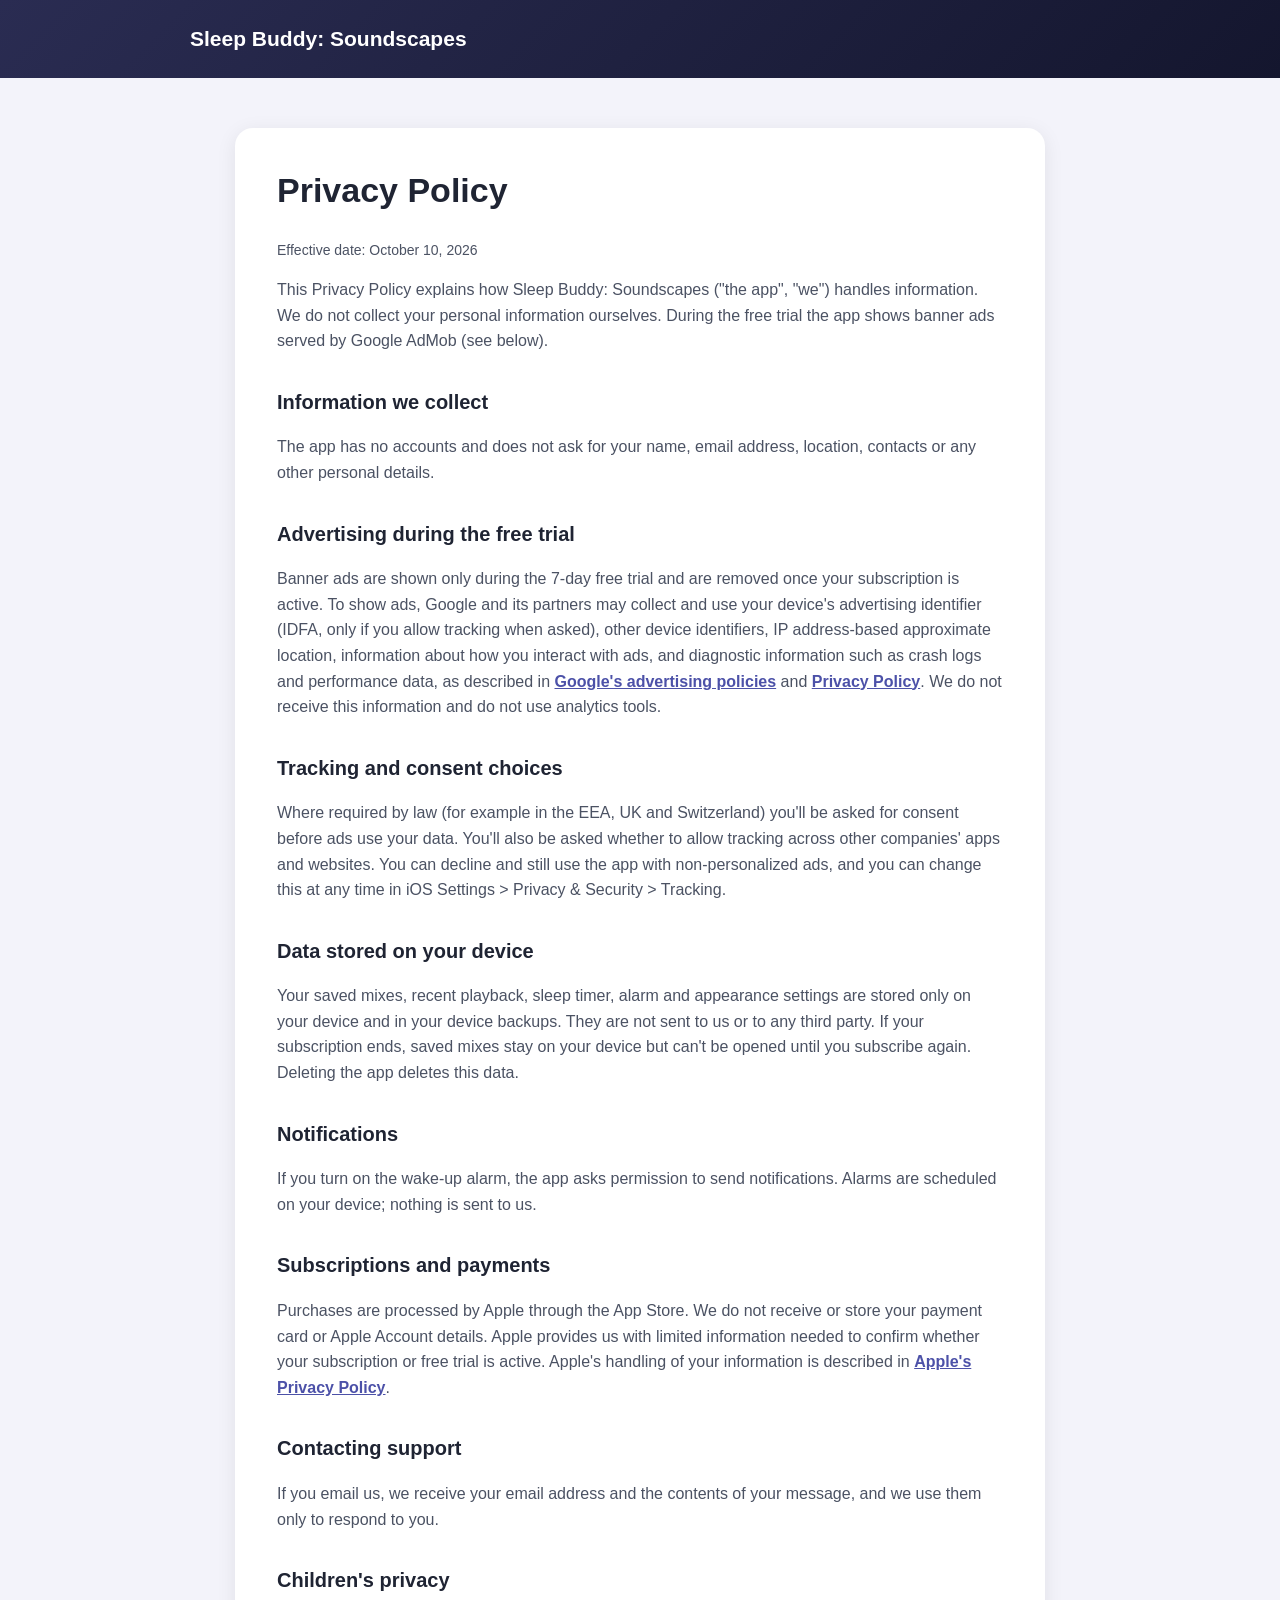
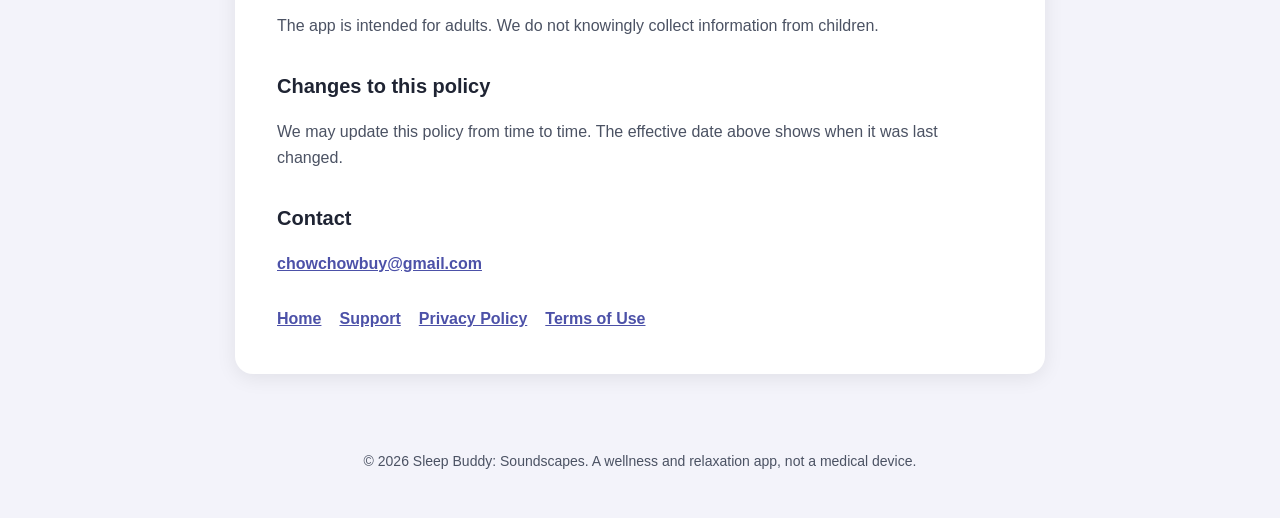
==== privacy.html @ dfe11582 "Create privacy.html" ====
<!DOCTYPE html>
<html lang="en">
<head>
<meta charset="UTF-8">
<meta name="viewport" content="width=device-width, initial-scale=1.0">
<title>Privacy Policy - Sleep Buddy: Soundscapes</title>
<link rel="stylesheet" href="style.css">
</head>
<body>
<header><div class="hc">Sleep Buddy: Soundscapes</div></header>
<main><section class="card">
<h1>Privacy Policy</h1>
<p class="updated">Effective date: October 10, 2026</p>
<p>This Privacy Policy explains how Sleep Buddy: Soundscapes ("the app", "we") handles information. We do not collect your personal information ourselves. During the free trial the app shows banner ads served by Google AdMob (see below).</p>
<h2>Information we collect</h2>
<p>The app has no accounts and does not ask for your name, email address, location, contacts or any other personal details.</p>
<h2>Advertising during the free trial</h2>
<p>Banner ads are shown only during the 7-day free trial and are removed once your subscription is active. To show ads, Google and its partners may collect and use your device's advertising identifier (IDFA, only if you allow tracking when asked), other device identifiers, IP address-based approximate location, information about how you interact with ads, and diagnostic information such as crash logs and performance data, as described in <a href="https://policies.google.com/technology/ads">Google's advertising policies</a> and <a href="https://policies.google.com/privacy">Privacy Policy</a>. We do not receive this information and do not use analytics tools.</p>
<h2>Tracking and consent choices</h2>
<p>Where required by law (for example in the EEA, UK and Switzerland) you'll be asked for consent before ads use your data. You'll also be asked whether to allow tracking across other companies' apps and websites. You can decline and still use the app with non-personalized ads, and you can change this at any time in iOS Settings &gt; Privacy &amp; Security &gt; Tracking.</p>
<h2>Data stored on your device</h2>
<p>Your saved mixes, recent playback, sleep timer, alarm and appearance settings are stored only on your device and in your device backups. They are not sent to us or to any third party. If your subscription ends, saved mixes stay on your device but can't be opened until you subscribe again. Deleting the app deletes this data.</p>
<h2>Notifications</h2>
<p>If you turn on the wake-up alarm, the app asks permission to send notifications. Alarms are scheduled on your device; nothing is sent to us.</p>
<h2>Subscriptions and payments</h2>
<p>Purchases are processed by Apple through the App Store. We do not receive or store your payment card or Apple Account details. Apple provides us with limited information needed to confirm whether your subscription or free trial is active. Apple's handling of your information is described in <a href="https://www.apple.com/legal/privacy/">Apple's Privacy Policy</a>.</p>
<h2>Contacting support</h2>
<p>If you email us, we receive your email address and the contents of your message, and we use them only to respond to you.</p>
<h2>Children's privacy</h2>
<p>The app is intended for adults. We do not knowingly collect information from children.</p>
<h2>Changes to this policy</h2>
<p>We may update this policy from time to time. The effective date above shows when it was last changed.</p>
<h2>Contact</h2>
<p><a href="mailto:chowchowbuy@gmail.com">chowchowbuy@gmail.com</a></p>
<div class="nav"><a href="index.html">Home</a><a href="support.html">Support</a><a href="privacy.html">Privacy Policy</a><a href="terms.html">Terms of Use</a></div>
</section></main>
<footer>&copy; 2026 Sleep Buddy: Soundscapes. A wellness and relaxation app, not a medical device.</footer>
</body>
</html>
---- style.css ----
*{box-sizing:border-box}
:root{--bg:#f3f3fa;--fg:#1f2433;--muted:#4b5263;--card:#fff;--accent:#6f74c9;--link:#4c51a8}
@media(prefers-color-scheme:dark){:root{--bg:#10111c;--fg:#eef0f7;--muted:#b9bdcc;--card:#1b1d2e;--accent:#9aa0ea;--link:#aeb4ff}}
body{margin:0;font-family:-apple-system,BlinkMacSystemFont,"Segoe UI",Roboto,Arial,sans-serif;background:var(--bg);color:var(--fg);line-height:1.6}
header{background:linear-gradient(135deg,#2a2c52,#14162e);color:#fff;padding:22px 20px}
.hc{max-width:900px;margin:0 auto;font-weight:800;font-size:21px}
main{max-width:850px;margin:0 auto;padding:50px 20px}
.card{background:var(--card);border-radius:18px;padding:42px;box-shadow:0 4px 20px rgba(0,0,0,.08)}
h1{margin-top:0;font-size:34px;line-height:1.2}
h2{margin-top:32px;font-size:20px}
p,li{color:var(--muted)}
ul{padding-left:25px}
a{color:var(--link);font-weight:600}
.updated{font-size:14px}
.notice{border-left:4px solid var(--accent);padding:2px 16px;margin:24px 0}
.nav{margin-top:30px;display:flex;gap:18px;flex-wrap:wrap}
footer{text-align:center;padding:26px 20px 46px;color:var(--muted);font-size:14px}
@media(max-width:600px){.card{padding:28px 20px}h1{font-size:28px}}
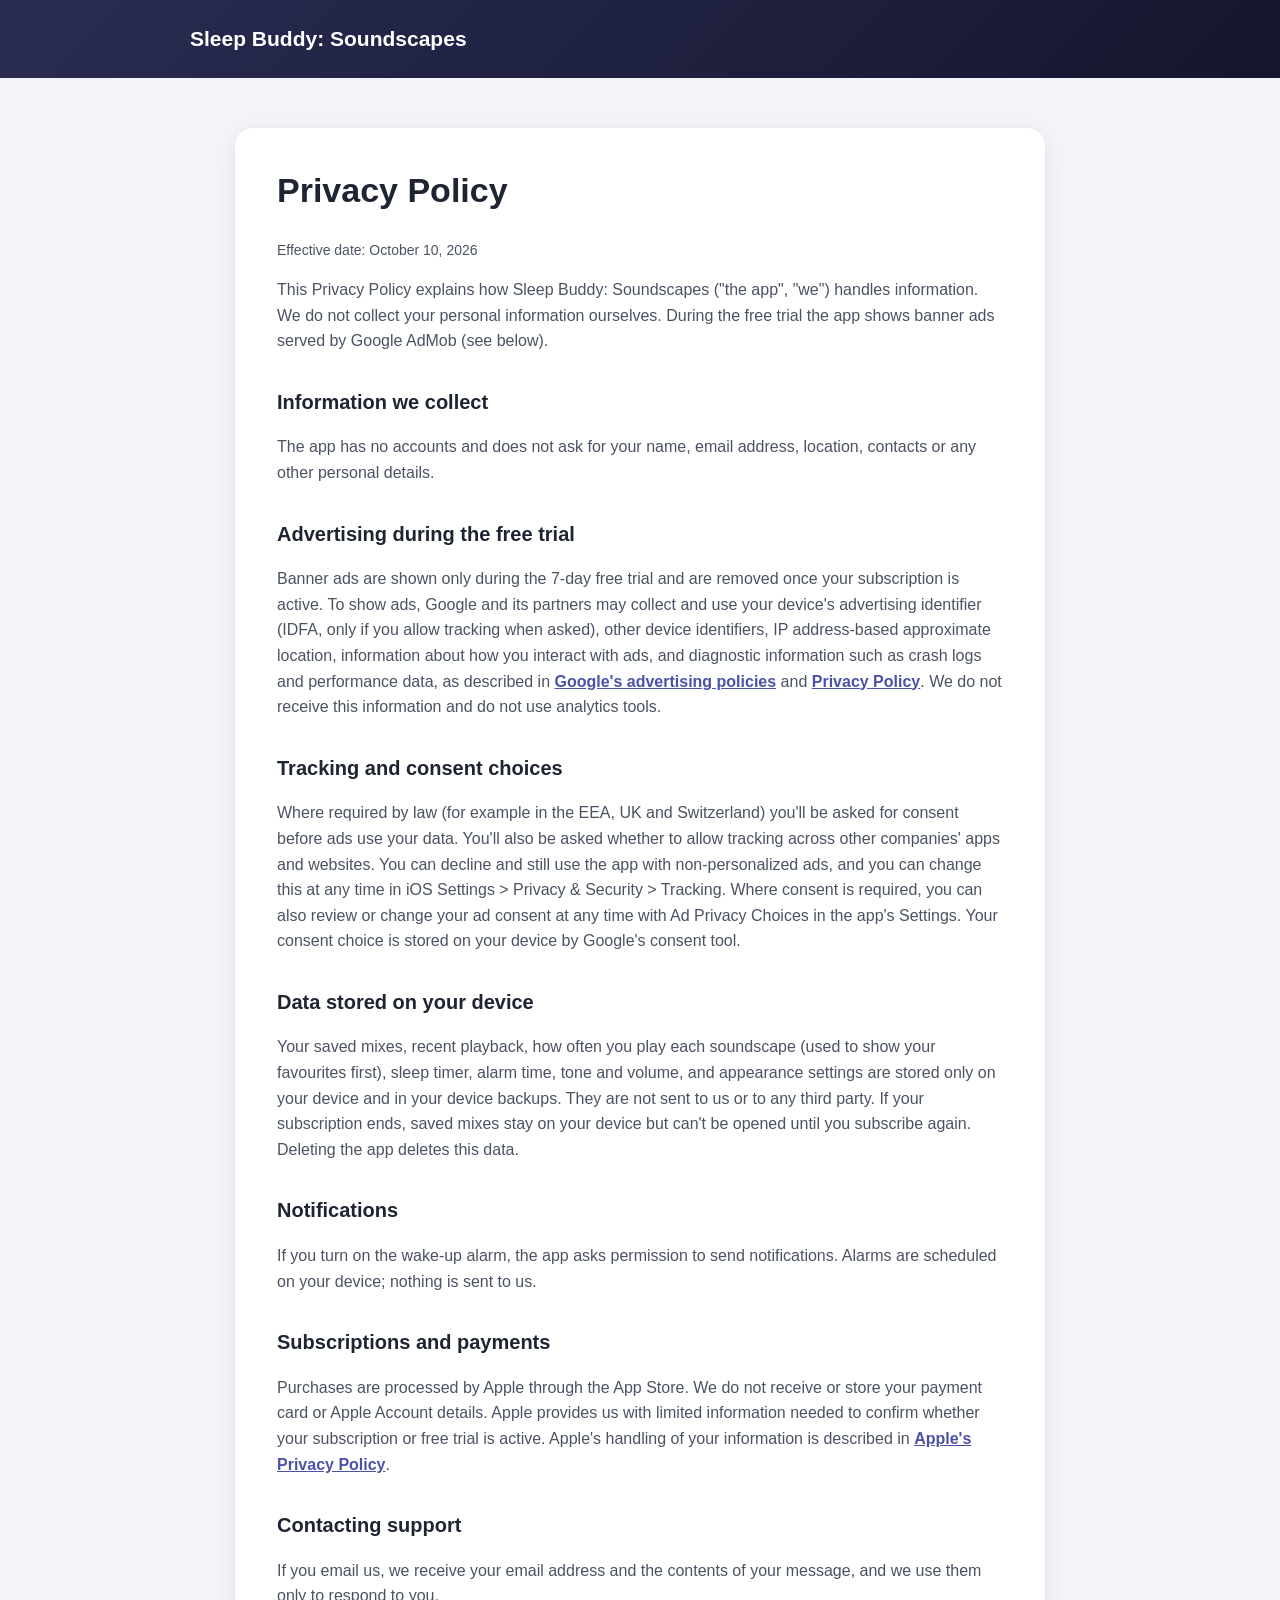
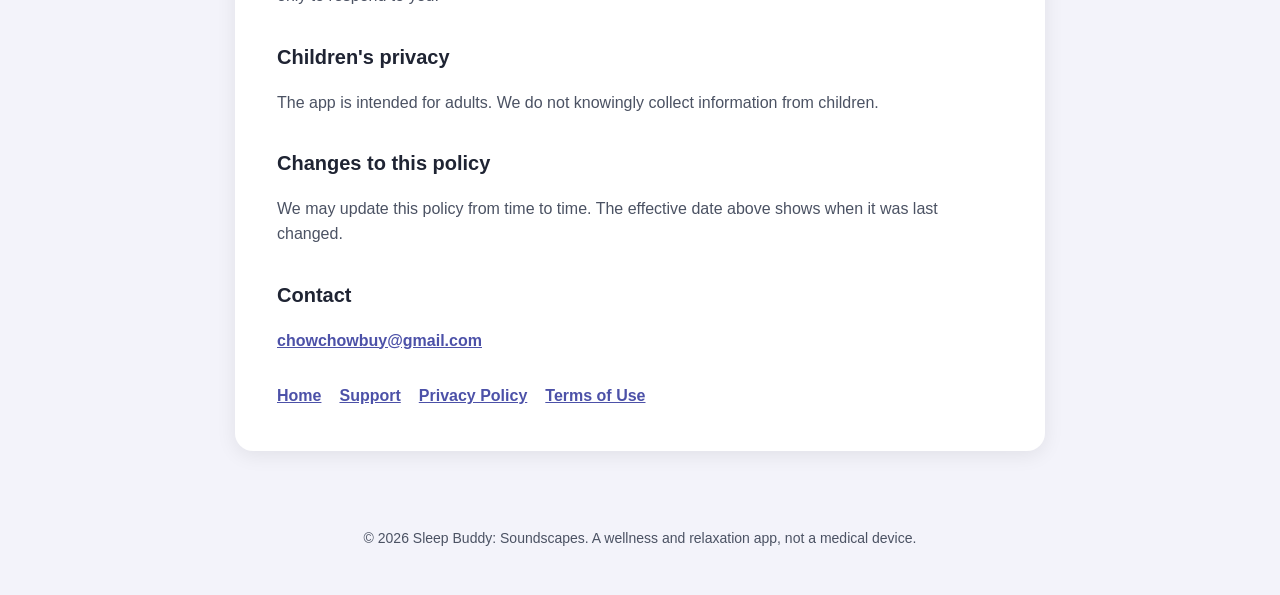
==== commit 546a14a6: "Add files via upload" ====
--- a/privacy.html
+++ b/privacy.html
@@ -17,9 +17,9 @@
 <h2>Advertising during the free trial</h2>
 <p>Banner ads are shown only during the 7-day free trial and are removed once your subscription is active. To show ads, Google and its partners may collect and use your device's advertising identifier (IDFA, only if you allow tracking when asked), other device identifiers, IP address-based approximate location, information about how you interact with ads, and diagnostic information such as crash logs and performance data, as described in <a href="https://policies.google.com/technology/ads">Google's advertising policies</a> and <a href="https://policies.google.com/privacy">Privacy Policy</a>. We do not receive this information and do not use analytics tools.</p>
 <h2>Tracking and consent choices</h2>
-<p>Where required by law (for example in the EEA, UK and Switzerland) you'll be asked for consent before ads use your data. You'll also be asked whether to allow tracking across other companies' apps and websites. You can decline and still use the app with non-personalized ads, and you can change this at any time in iOS Settings &gt; Privacy &amp; Security &gt; Tracking.</p>
+<p>Where required by law (for example in the EEA, UK and Switzerland) you'll be asked for consent before ads use your data. You'll also be asked whether to allow tracking across other companies' apps and websites. You can decline and still use the app with non-personalized ads, and you can change this at any time in iOS Settings &gt; Privacy &amp; Security &gt; Tracking. Where consent is required, you can also review or change your ad consent at any time with Ad Privacy Choices in the app's Settings. Your consent choice is stored on your device by Google's consent tool.</p>
 <h2>Data stored on your device</h2>
-<p>Your saved mixes, recent playback, sleep timer, alarm and appearance settings are stored only on your device and in your device backups. They are not sent to us or to any third party. If your subscription ends, saved mixes stay on your device but can't be opened until you subscribe again. Deleting the app deletes this data.</p>
+<p>Your saved mixes, recent playback, how often you play each soundscape (used to show your favourites first), sleep timer, alarm time, tone and volume, and appearance settings are stored only on your device and in your device backups. They are not sent to us or to any third party. If your subscription ends, saved mixes stay on your device but can't be opened until you subscribe again. Deleting the app deletes this data.</p>
 <h2>Notifications</h2>
 <p>If you turn on the wake-up alarm, the app asks permission to send notifications. Alarms are scheduled on your device; nothing is sent to us.</p>
 <h2>Subscriptions and payments</h2>
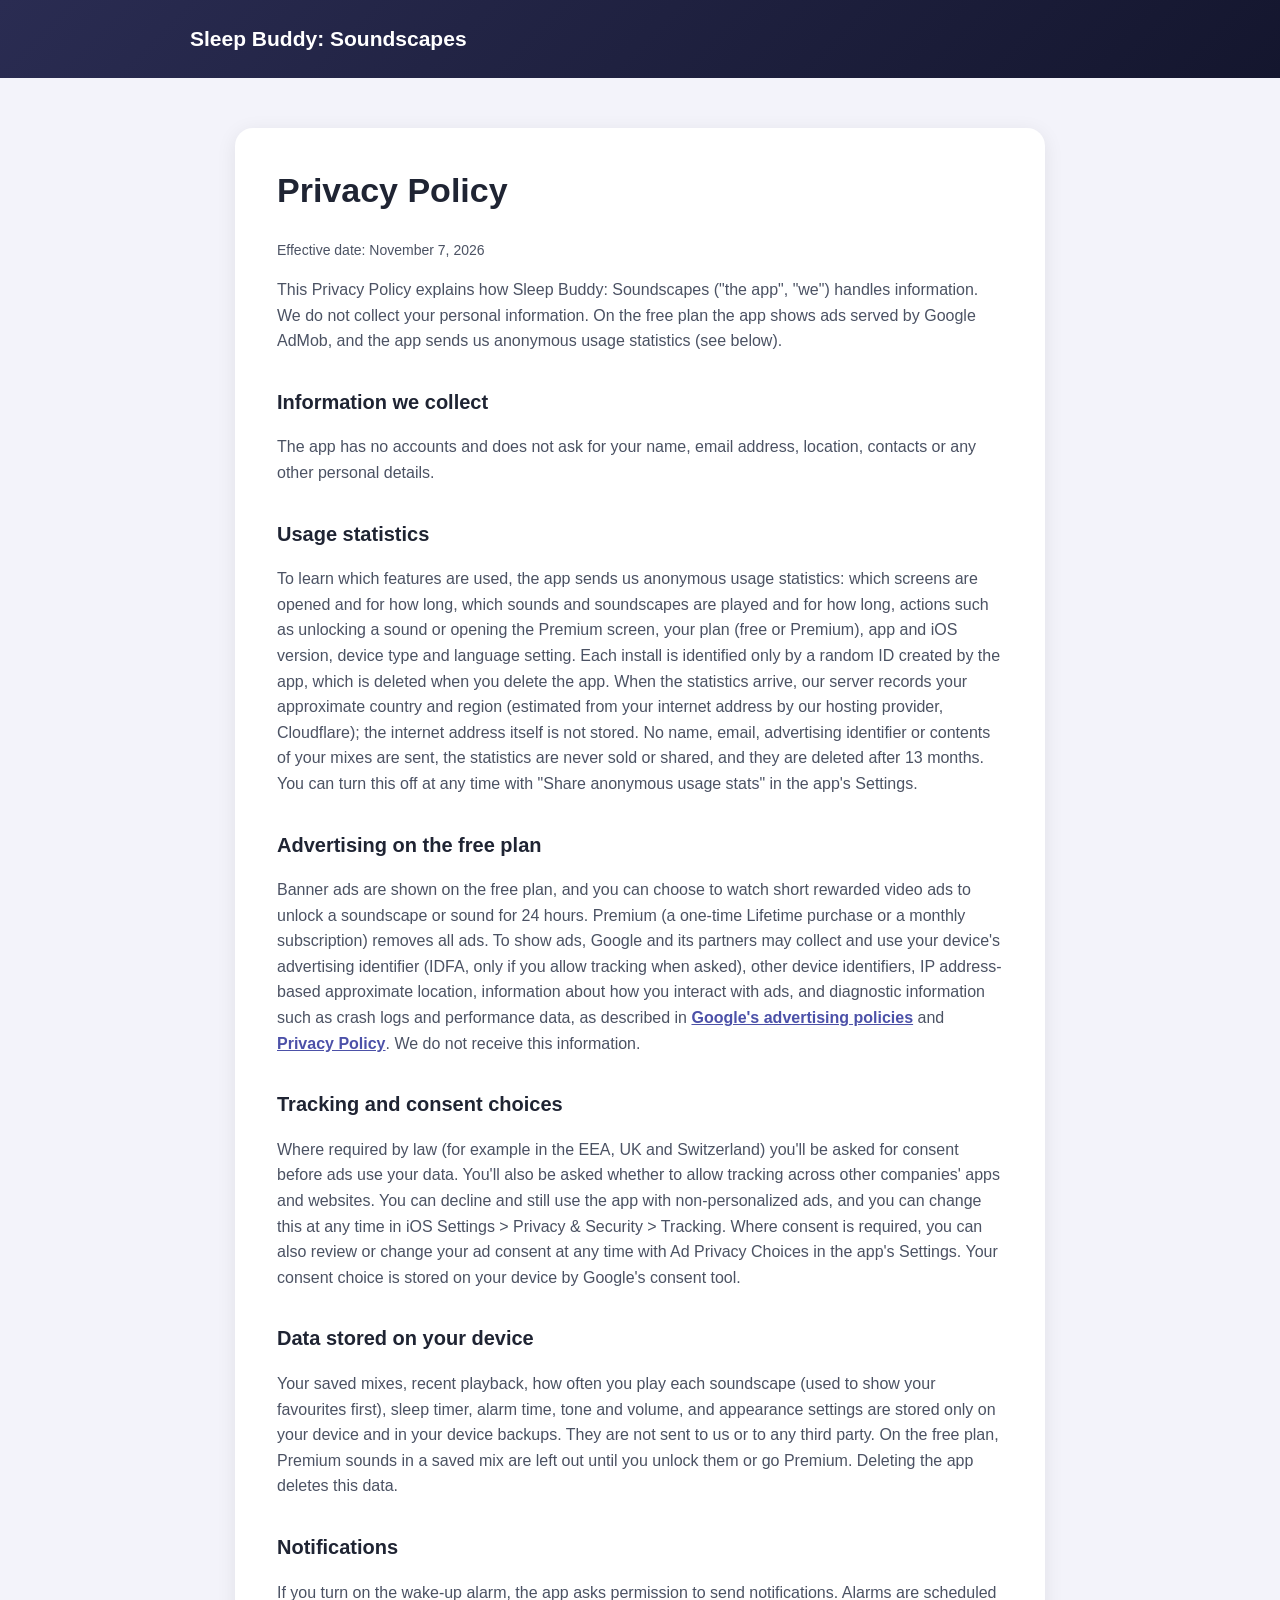
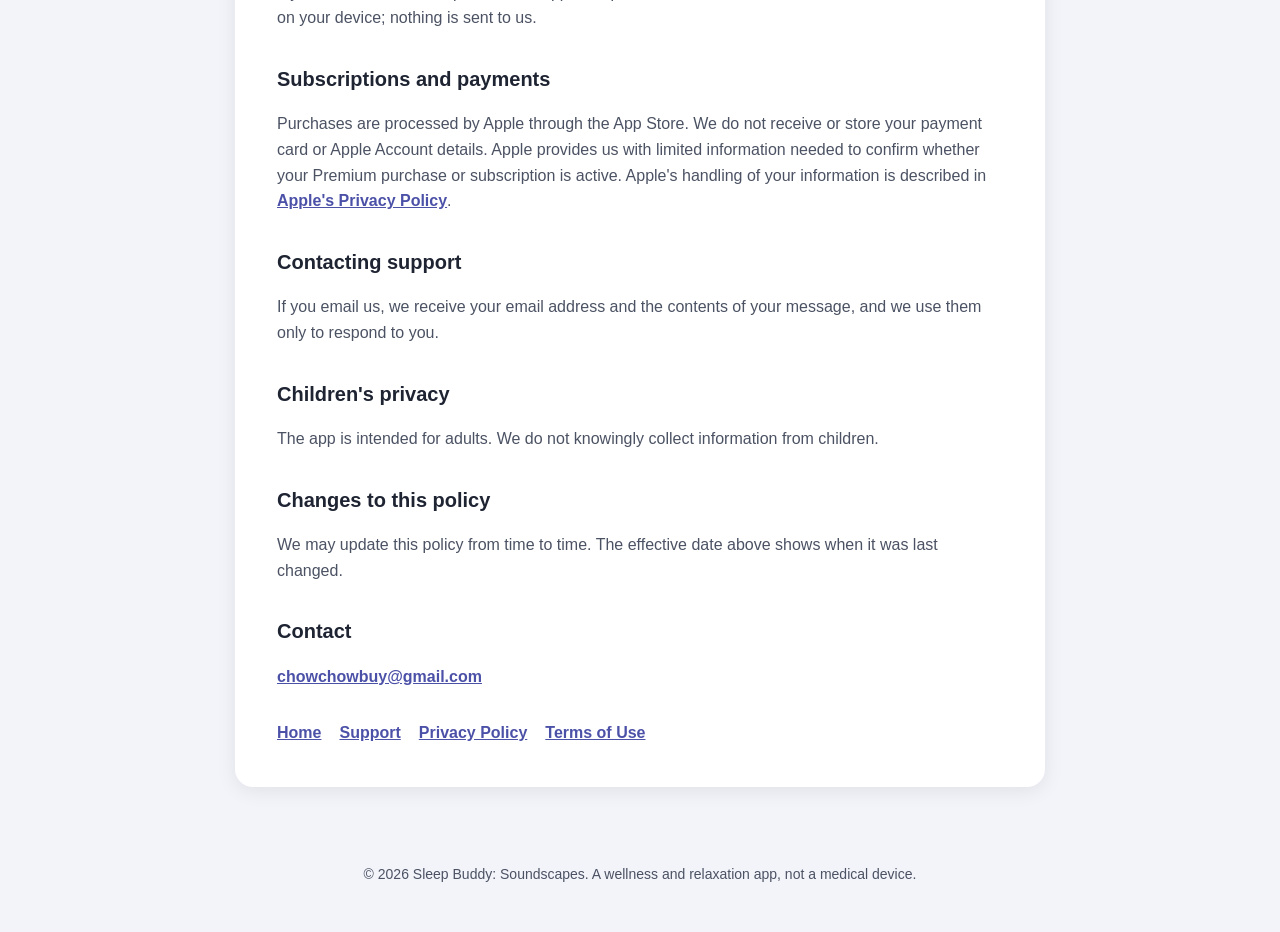
==== commit 579997ad: "Add files via upload" ====
--- a/privacy.html
+++ b/privacy.html
@@ -10,20 +10,22 @@
 <header><div class="hc">Sleep Buddy: Soundscapes</div></header>
 <main><section class="card">
 <h1>Privacy Policy</h1>
-<p class="updated">Effective date: October 10, 2026</p>
-<p>This Privacy Policy explains how Sleep Buddy: Soundscapes ("the app", "we") handles information. We do not collect your personal information ourselves. During the free trial the app shows banner ads served by Google AdMob (see below).</p>
+<p class="updated">Effective date: November 7, 2026</p>
+<p>This Privacy Policy explains how Sleep Buddy: Soundscapes ("the app", "we") handles information. We do not collect your personal information. On the free plan the app shows ads served by Google AdMob, and the app sends us anonymous usage statistics (see below).</p>
 <h2>Information we collect</h2>
 <p>The app has no accounts and does not ask for your name, email address, location, contacts or any other personal details.</p>
-<h2>Advertising during the free trial</h2>
-<p>Banner ads are shown only during the 7-day free trial and are removed once your subscription is active. To show ads, Google and its partners may collect and use your device's advertising identifier (IDFA, only if you allow tracking when asked), other device identifiers, IP address-based approximate location, information about how you interact with ads, and diagnostic information such as crash logs and performance data, as described in <a href="https://policies.google.com/technology/ads">Google's advertising policies</a> and <a href="https://policies.google.com/privacy">Privacy Policy</a>. We do not receive this information and do not use analytics tools.</p>
+<h2>Usage statistics</h2>
+<p>To learn which features are used, the app sends us anonymous usage statistics: which screens are opened and for how long, which sounds and soundscapes are played and for how long, actions such as unlocking a sound or opening the Premium screen, your plan (free or Premium), app and iOS version, device type and language setting. Each install is identified only by a random ID created by the app, which is deleted when you delete the app. When the statistics arrive, our server records your approximate country and region (estimated from your internet address by our hosting provider, Cloudflare); the internet address itself is not stored. No name, email, advertising identifier or contents of your mixes are sent, the statistics are never sold or shared, and they are deleted after 13 months. You can turn this off at any time with "Share anonymous usage stats" in the app's Settings.</p>
+<h2>Advertising on the free plan</h2>
+<p>Banner ads are shown on the free plan, and you can choose to watch short rewarded video ads to unlock a soundscape or sound for 24 hours. Premium (a one-time Lifetime purchase or a monthly subscription) removes all ads. To show ads, Google and its partners may collect and use your device's advertising identifier (IDFA, only if you allow tracking when asked), other device identifiers, IP address-based approximate location, information about how you interact with ads, and diagnostic information such as crash logs and performance data, as described in <a href="https://policies.google.com/technology/ads">Google's advertising policies</a> and <a href="https://policies.google.com/privacy">Privacy Policy</a>. We do not receive this information.</p>
 <h2>Tracking and consent choices</h2>
 <p>Where required by law (for example in the EEA, UK and Switzerland) you'll be asked for consent before ads use your data. You'll also be asked whether to allow tracking across other companies' apps and websites. You can decline and still use the app with non-personalized ads, and you can change this at any time in iOS Settings &gt; Privacy &amp; Security &gt; Tracking. Where consent is required, you can also review or change your ad consent at any time with Ad Privacy Choices in the app's Settings. Your consent choice is stored on your device by Google's consent tool.</p>
 <h2>Data stored on your device</h2>
-<p>Your saved mixes, recent playback, how often you play each soundscape (used to show your favourites first), sleep timer, alarm time, tone and volume, and appearance settings are stored only on your device and in your device backups. They are not sent to us or to any third party. If your subscription ends, saved mixes stay on your device but can't be opened until you subscribe again. Deleting the app deletes this data.</p>
+<p>Your saved mixes, recent playback, how often you play each soundscape (used to show your favourites first), sleep timer, alarm time, tone and volume, and appearance settings are stored only on your device and in your device backups. They are not sent to us or to any third party. On the free plan, Premium sounds in a saved mix are left out until you unlock them or go Premium. Deleting the app deletes this data.</p>
 <h2>Notifications</h2>
 <p>If you turn on the wake-up alarm, the app asks permission to send notifications. Alarms are scheduled on your device; nothing is sent to us.</p>
 <h2>Subscriptions and payments</h2>
-<p>Purchases are processed by Apple through the App Store. We do not receive or store your payment card or Apple Account details. Apple provides us with limited information needed to confirm whether your subscription or free trial is active. Apple's handling of your information is described in <a href="https://www.apple.com/legal/privacy/">Apple's Privacy Policy</a>.</p>
+<p>Purchases are processed by Apple through the App Store. We do not receive or store your payment card or Apple Account details. Apple provides us with limited information needed to confirm whether your Premium purchase or subscription is active. Apple's handling of your information is described in <a href="https://www.apple.com/legal/privacy/">Apple's Privacy Policy</a>.</p>
 <h2>Contacting support</h2>
 <p>If you email us, we receive your email address and the contents of your message, and we use them only to respond to you.</p>
 <h2>Children's privacy</h2>
